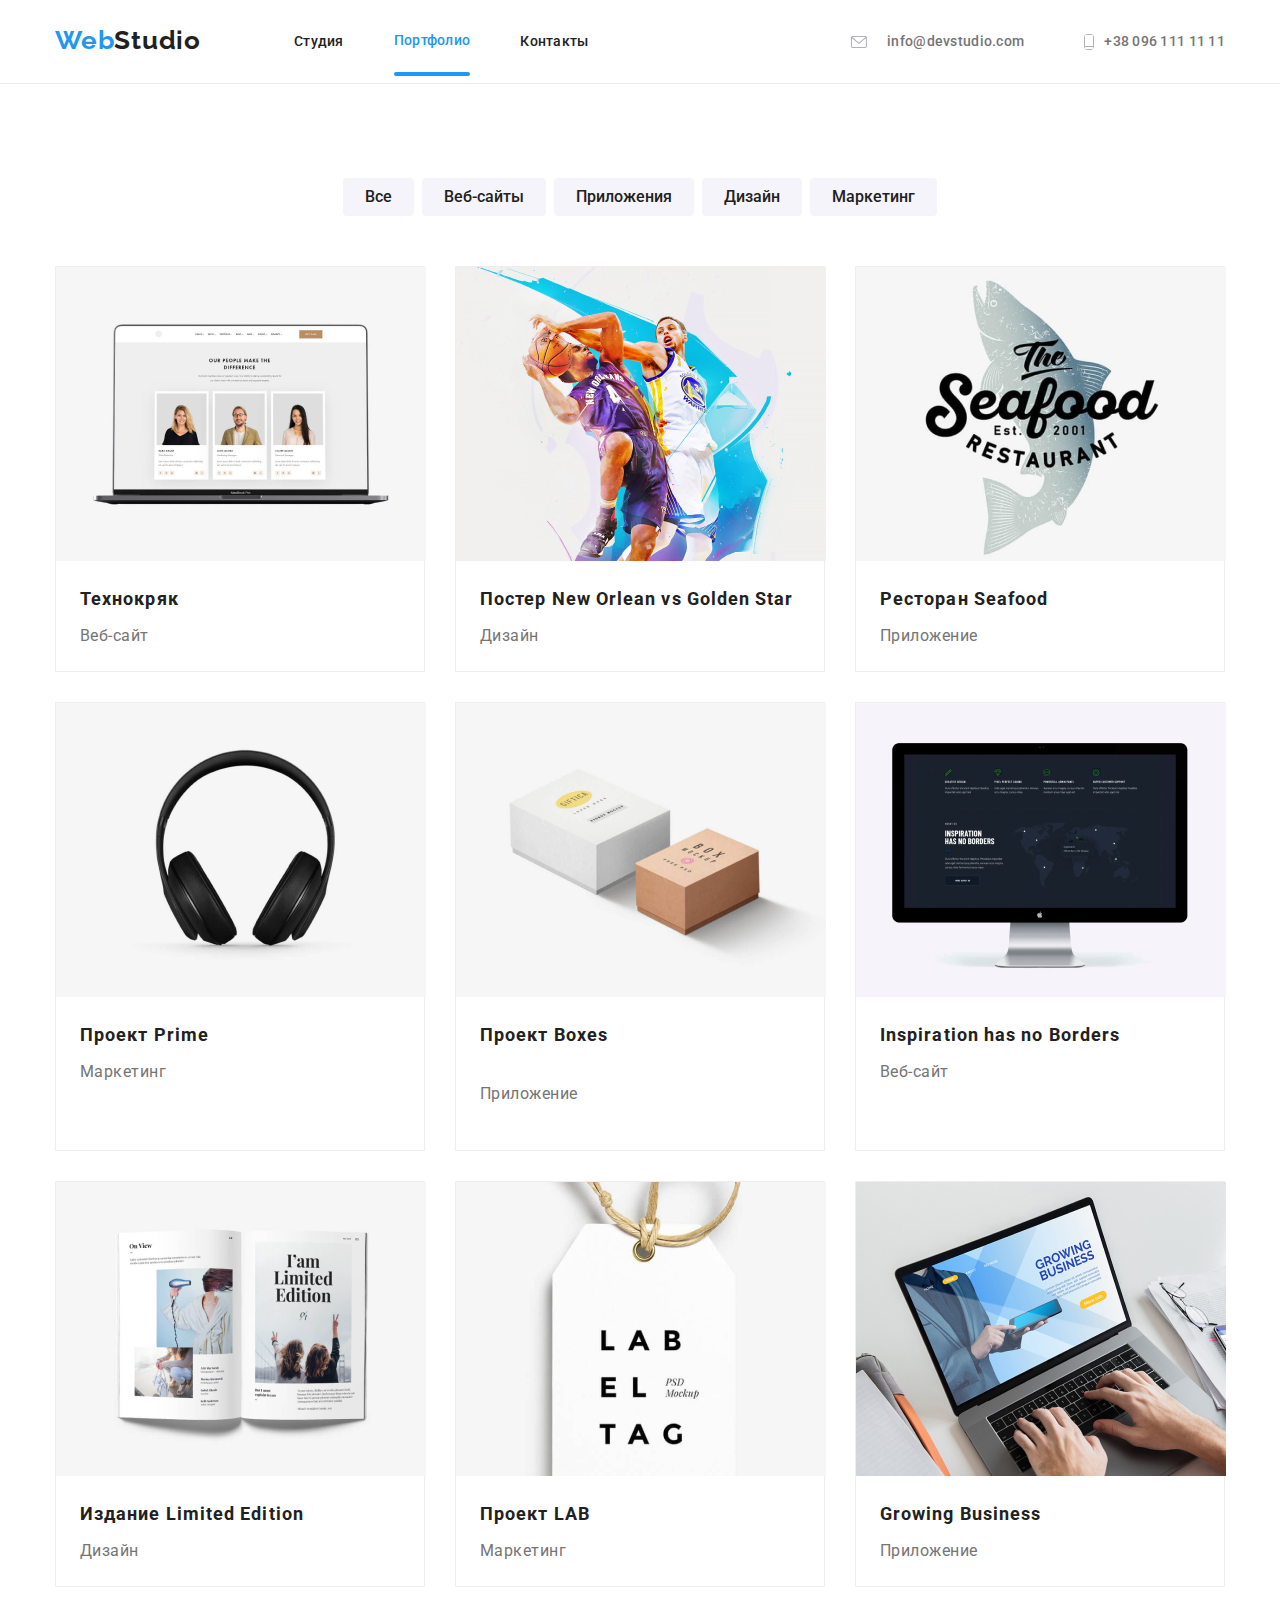
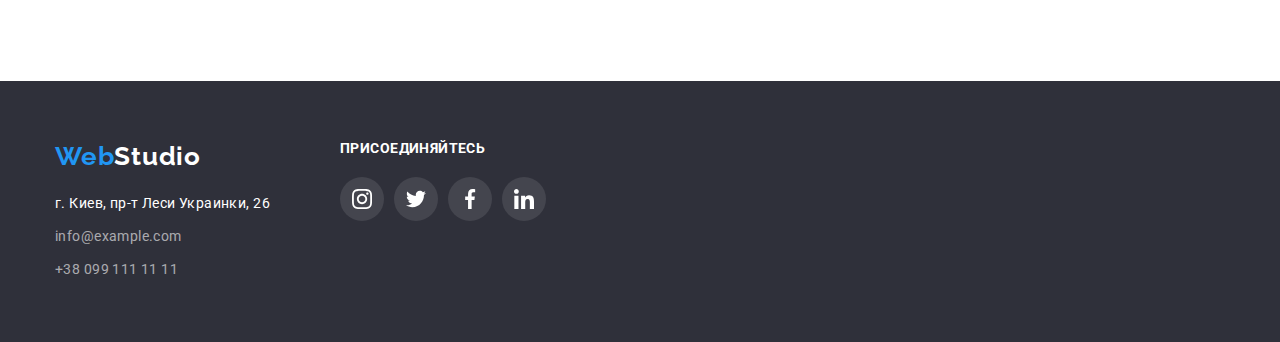
==== portfolio.html @ ac72fb65 "Add files via upload" ====
<!DOCTYPE html>
<html lang="en">
<head>
    <meta charset="UTF-8">
    <meta http-equiv="X-UA-Compatible" content="IE=edge">
    <meta name="viewport" content="width=device-width, initial-scale=1.0">
    <title>Portfolio</title>
    
    
          <link rel="preconnect" href="https://fonts.googleapis.com">
    <link rel="preconnect" href="https://fonts.gstatic.com" crossorigin>
    <link href="https://fonts.googleapis.com/css2?family=Raleway:wght@700&family=Roboto:wght@400;500;700;900&display=swap" rel="stylesheet">
    <link rel="stylesheet" href="https://cdnjs.cloudflare.com/ajax/libs/modern-normalize/1.1.0/modern-normalize.min.css">
    <link rel="stylesheet" href="./css/styles.css">
</head>

<body>
       
    <header class="header"> 
        <div class="container">
            <div class="header-logadres">
                <nav>
                    <ul class="header-nav"> 
                    <li class="logo"> <a  href ="./webstodio.html" class="logo-ferst"> Web<span class="logo-lest">Studio </span> </a></li>
                    <li class="item"> <a href = "./index.html" class= "header-link">Студия  </a>  </li>
                    <li class="item"> <a href = "./portfolio.html" class="header-aktiv" >Портфолио</a>  </li>
                    <li class="item"> <a href = "" class="header-link">Контакты</a>  </li>
                    </ul>
                </nav> 
                <ul class="header-cont">
                    <div class="header-logadres header-hover">
                        <li class="item email"> 
                            <svg class="clients-icon email" height="12"   width="16">
                                <use href="./images/symbol-defs.svg#icon-email"></use>
                            </svg>
                            <a href = "mailto: info@devstudio.com" class="header-webadres">info@devstudio.com </a>
                        </li> 
                        <li class="item web">
                            <svg class="clients-icon web" height="16"   width="10">
                                <use href="./images/symbol-defs.svg#icon-tel"></use>
                            </svg>
                            <a href ="tel:+38 096 111 11 11" class="header-contacts"> +38 096 111 11 11  </a>
                        </li>
                    </div>
                </ul>
            </div>
        </div>
    </header>
<main>
        <!-- навигация по сайту-->
        <section class="section-bottom" >   
            <div class="container">
                
                    <ul class="button button-section">
                        <li  > <button class="last"  type="button">Все </button>  </li>
                        <li > <button  class="last" type="button"> Веб-сайты </button> </li>
                        <li > <button  class="last" type="button"   > Приложения</button>   </li>
                        <li > <button  class="last" type="button" > Дизайн </button>  </li>
                        <li > <button  class="last" type="button"  > Маркетинг </button>  </li>
                    </ul>
            </div>
    


    
                
                    <!-- Примеры работ -->
                    <div class="container"> 
                        <ul class="works-title">
                                                  
                            <li class="item">
                                <div class="overley-full"> 
                                        <div class="overley"> 
                                            <p class="overley-text"> Ресурс предлагает комплексные предложения с разным уровнем функционала и сервисов. Все это позволит посетителю получить исчерпывающие сведения о компании или частном лице.</p> 
                                           <img src="./images/work1.jpg" width="370">
                                         </div>
                                    
                                        <div class="progect-decoration">
                                            <h3 class="works-text"> Технокряк</h3> <br>
                                            <p class="works-symbol"> Веб-сайт</p>
                                        </div>
                                </div>
                            </li>
                            <li class="item">
                                <div class="overley-full"> 
                                    <div class="overley"> 
                                        <p class="overley-text"> Ресурс предлагает комплексные предложения с разным уровнем функционала и сервисов. Все это позволит посетителю получить исчерпывающие сведения о компании или частном лице.</p> 
                                       <img src="./images/work2.jpg" width="370">
                                    </div>
                                    <div class="progect-decoration">
                                        <h3 class="works-text"> Постер New Orlean vs Golden Star</h3><br>
                                        <p class="works-symbol"> Дизайн</p>
                                    </div>
                                </div>
                            </li>
                            <li class="item">
                                <div class="overley-full"> 
                                        <div class="overley"> 
                                            <p class="overley-text"> Ресурс предлагает комплексные предложения с разным уровнем функционала и сервисов. Все это позволит посетителю получить исчерпывающие сведения о компании или частном лице.</p> 
                                        <img src="./images/work3.jpg" width="370">
                                        </div>
                                    </div>
                                            <div class="progect-decoration">
                                                <h3 class="works-text"> Ресторан Seafood</h3> <br>
                                                <p class="works-symbol"> Приложение</p>
                                            </div>
                                
                            </li>
                            <li class="item">
                                <div class="overley-full"> 
                                    <div class="overley"> 
                                        <p class="overley-text"> Ресурс предлагает комплексные предложения с разным уровнем функционала и сервисов. Все это позволит посетителю получить исчерпывающие сведения о компании или частном лице.</p> 
                                       <img src="./images/work4.jpg" width="370">
                                     </div>
                                    <div class="progect-decoration">
                                        <h3 class="works-text"> Проект Prime</h3><br>
                                        <p class="works-symbol"> Маркетинг</p>
                                    </div>
                                </div>
                            </li>
                            <li class="item">
                                <div class="overley-full"> 
                                    <div class="overley"> 
                                        <p class="overley-text"> Ресурс предлагает комплексные предложения с разным уровнем функционала и сервисов. Все это позволит посетителю получить исчерпывающие сведения о компании или частном лице.</p> 
                                       <img src="./images/work5.jpg" width="370">
                                     </div>
                                    <div class="progect-decoration">
                                        <h3 class="works-text"> Проект Boxes</h3><br>
                                        <h4 class="works-symbol"> Приложение</p>
                                    </div>
                                </div>
                            </li>
                            <li class="item">
                                <div class="overley-full"> 
                                    <div class="overley"> 
                                        <p class="overley-text"> Ресурс предлагает комплексные предложения с разным уровнем функционала и сервисов. Все это позволит посетителю получить исчерпывающие сведения о компании или частном лице.</p> 
                                       <img src="./images/work6.jpg" width="370">
                                     </div>
                                    <div class="progect-decoration">
                                        <h3 class="works-text"> Inspiration has no Borders</h3><br>
                                        <p class="works-symbol"> Веб-сайт</p>
                                    </div>
                                </div>
                            </li>
                            <li class="item">
                                <div class="overley-full"> 
                                    <div class="overley"> 
                                        <p class="overley-text"> Ресурс предлагает комплексные предложения с разным уровнем функционала и сервисов. Все это позволит посетителю получить исчерпывающие сведения о компании или частном лице.</p> 
                                       <img src="./images/work7.jpg" width="370">
                                     </div>
                                    <div class="progect-decoration">
                                        <h3 class="works-text"> Издание Limited Edition</h3><br>
                                        <p class="works-symbol"> Дизайн</p>
                                    </div>
                                </div>
                            </li>
                            <li class="item">
                                <div class="overley-full"> 
                                    <div class="overley"> 
                                        <p class="overley-text"> Ресурс предлагает комплексные предложения с разным уровнем функционала и сервисов. Все это позволит посетителю получить исчерпывающие сведения о компании или частном лице.</p> 
                                       <img src="./images/work8.jpg" width="370">
                                     </div>
                                    </div>
                                    <div class="progect-decoration">
                                        <h3 class="works-text"> Проект LAB</h3><br>
                                        <p class="works-symbol"> Маркетинг </p>
                                    </div>
                                
                            </li>
                            <li class="item">
                                <div class="overley-full"> 
                                            <div class="overley"> 
                                                <p class="overley-text"> Ресурс предлагает комплексные предложения с разным уровнем функционала и сервисов. Все это позволит посетителю получить исчерпывающие сведения о компании или частном лице.</p> 
                                            <img src="./images/work9.jpg" width="370">
                                            </div>
                                    
                                    <div class="progect-decoration">
                                        <h3 class="works-text"> Growing Business</h3><br>
                                        <p class="works-symbol"> Приложение</p>
                                
                                    </div>
                                </div>
                            </li>
            </ul>
    </div>
    </section>
</main>
<footer class="footer">
    <div class="container">
        <div class="footer-container"  >
            <div class="footer-contacts">
                    <a class="logo-ferst" href ="./webstodio.html"> Web<span class="logo-footer">Studio </span> </a>
                    <address >
                        <ul>
                            <li>
                                <a href="https://goo.gl/maps/sG5o7renHpmHk2K48" class="footer-adress"> г. Киев, пр-т Леси Украинки, 26</a> 
                            </li>
                            <li>
                                <a href="mailto: info@example.com" class="footer-contaktsemail">info@example.com</a>  
                            </li>
                            <li>
                            <a href="tel:+38 099 111 11 11 " class="footer-contaktstel"> +38 099 111 11 11</a> 
                            </li>
                        </ul>
                    </address>
            </div>
            <div class="footer-link">

                <h2 class="footer-join">присоединяйтесь</h2>
                <ul class=" ulfooterlink ullink ">

                    <li class="lilink">  
                        <a  class="alink alinkfooter" href="https://www.instagram.com">
                        <svg class="linkcvgfooter">
                            <use href="./images/symbol-defs.svg#icon-instagram"></use>
                        </svg>
                        </a> 
                    </li>

                    <li class="lilink">  
                        <a  class="alink  alinkfooter" href="https://twitter.com/">
                        <svg class="linkcvgfooter">
                            <use href="./images/symbol-defs.svg#icon-twitter" > 
                        </svg>
                        </use>
                        </a> 
                    </li>

                    <li class="lilink"  > 
                        <a class="alink  alinkfooter"  href="https://www.facebook.com/">
                            <svg class="linkcvgfooter"> 
                                <use href="./images/symbol-defs.svg#icon-facebook" > </use>
                                
                            </svg>
                        </a>
                    </li> 
                    <li class="lilink">  
                    <a  class="alink alinkfooter" href="https://ua.linkedin.com/"> 
                        <svg class="linkcvgfooter">
                            <use href="./images/symbol-defs.svg#icon-linkedin"></use>
                        </svg>
                        </a> 
                    </li>
                </ul>

            </div>  
        </div> 
    </div>
</footer>
   

</body>
</html>
---- css/styles.css ----
html{
    box-sizing: border-box;    
}
*,
*::before,
*::after{
    box-sizing: inherit;
}
:root{
    --trend-color:#2196F3;
    --notrend-kolor: #757575;
}
body {
    margin: 0;
    font-family: "Roboto", sans-serif;
    color: #212121;
    font-style: normal;
    
}
li {list-style: none;
    padding: 0;
    margin: 0;}
ul, h1, h2, h3, p{ 
    padding: 0;
        margin: 0;

    }

    /* .reset-ul{
        padding: 0;
        margin: 0;
    } */

 a {
    text-decoration: none;
} 



.logo-ferst{
display: inline-block;
font-family: 'Raleway';
font-weight: 700;
font-size: 26px;
line-height: 1.2;
letter-spacing: 0.03em; 
color: var(--trend-color);
/* margin-top: 24;
margin-bottom: 25; */

}



.logo-ferst .logo-lest{
    display: inline-block;
    color: #212121;
    margin-top: 24px;
    margin-bottom: 25px;
}
.logo-ferst:hover,
.logo-ferst:focus{
    cursor: pointer;
    color: var(--notrend-color);
}
/* container  */
.container{

 width: 1200px;
 padding-left: 15px;
 padding-right: 15px;
    margin-right: auto;
    margin-left: auto;
        /* outline: 2px solid #212121; */
  
    }
/* header navigation */
.header {
    /* background:#FFFFFF; */
    background:#FFFFFF;
    border-bottom: 1px solid #ECECEC;
    }

.header-link{
   font-weight: 500;
font-size: 14px;
line-height: 1.14;
letter-spacing: 0.02em;
color: #212121;;
padding-bottom: 32px;
padding-top: 32px;
transition:all 250ms cubic-bezier(0.4, 0, 0.2, 1);
        }
    .header-aktiv{
       display: block;
        font-weight: 500;
        font-size: 14px;
        line-height: 1,14;
        letter-spacing: 0.02em;
        color: var(--trend-color);

        padding-bottom: 32px;
        padding-top: 32px;
        border-bottom: 3px solid transparent;
        transition:all 2250ms cubic-bezier(0.4, 0, 0.2, 1);
       /* border-bottom: 4px transparent solid  #2196F3; */
    }
    
    .header-aktiv:hover,
    .header-aktiv:focus{
        color: #212121;
        /* border-bottom: 4px  solid  #2196F3; */
        /* border-bottom: none; */
    }

    .header-nav{
        display: flex;
        align-items:center;
        overflow: hidden;

    }
    .header-nav .logo{
        margin-right:93px;
    }
    .header-nav .item{
        margin-right: 50px;
       
    }
    .header-nav .item:last-child{
        margin-right: 0px;
        
    }
      /* header finich */


  
.header-link:hover, 
.header-link:focus
{
    color: var(--trend-color); 
    /* border-bottom: 4px  solid  #2196F3; */
}

/* Нижнее подчеркивание активной страници */

a {
    position: relative;
   
  }
  a:after {
    display: block;
    position: absolute;
  /*задаём цвет линии*/
    content: "";
    transition: width 0.3s ease-out; /*задаём время анимации*/
  }  
  .header-aktiv::after{
    content: "";
    display: block;
    position: absolute;
    margin-top: 24px;
    width: 100%;
    height: 4px;
    background: #2196F3;
    border-radius: 2px;

    
}





















/* header contacts */
        .header-cont {

            display: flex;
            /* align-items:center; */
margin-left: auto;
color: var(--notrend-kolor);
            font-size: 14px;
            font-weight: 500;
            line-height: 1.14; 
            letter-spacing: 0.02em;  
            /* padding-bottom: 32px; */
            transition: all 2250ms cubic-bezier(0.4, 0, 0.2, 1);
        }
         .header-webadres {
                color: var(--notrend-color);
                padding-top: 32px;
                padding-bottom: 32px;
                margin-left: 10px;
            }
     .header-contacts {
           color: var(--notrend-color);
           padding-top: 32px;
           padding-bottom: 32px;
           margin-left: 10px;
                }



                .item:hover .email
                 {
                    color: var(--trend-color); 
                    fill:#2196F3;
                }
                .item:hover, 
                .item:focus-within   .email {
                
    
                    /* color: var(--trend-color);  */
                    fill:#2196F3;
                }
               
                .item:hover .web
                {
                    color: var(--trend-color); 
                     fill:#2196F3; 
                }
                .item:hover, 
                .item:focus-within .web {
                
    
                    color: var(--trend-color);   
                    fill:#2196F3;
                }
              

.header-contacts:focus-within  .email
{
    fill:#2196F3;
    color: var(--trend-color); 
}
.header-contacts:focus-within .web, 
.header-contacts:focus
{
    fill:#2196F3;
    color: var(--trend-color);  
}


.header-webadres:hover, 
.header-webadres:focus
{
    fill:#2196F3;
    color: var(--trend-color); 
} 







.header-cont .item{
    display: flex;
    align-items: center;
    /* margin-left: 10px; */
    margin-right: 50px;
}
.header-cont .item:last-child{
    margin-right: 0px;
    margin-left: 10px;
    
}
.header-logadres{
    display: flex;
    align-items: center;

    
}

.clients-icon.email{
    border-radius: 0;
    display: block;
    margin-right: 10px;
    border: 0;
    /* margin-left: 10px; */
    }
    .clients-icon.web{
       
        border: 0;
        
    }




/* первичное приветсвие index.html */
.ferst-fase{
    display: block;
     /* background:#2F303A; */
     font-weight: 900;
     Font-size: 44px;
     Line-height: 1.36;
     letter-spacing: 0.06em;
     color:#FFFFFF;
     margin-bottom: 40px;

     margin-top: 0;
/* margin-bottom: 30px; */
text-align: center;
/* padding-top: 200px;
padding-bottom: 280px; */

 }



/* index button */
.ferst-button{
    display: inline-block;
    border-radius: 4px;
    padding: 10px 32px;
    text-align: center; 

    background:var(--trend-color);
    font-weight: 700;
    font-size: 16px;
    line-height: 1.88;
    cursor: pointer;
    color:#FFFFFF;
    letter-spacing: 0.06em;
    transition:all 250ms cubic-bezier(0.4, 0, 0.2, 1);}

    .ferst-button:hover, .ferst-button:focus{
    background:green;
    color: var(--trend-color);
}
.center{
    display: blok;
    text-align: center;
    padding-top: 200px;
padding-bottom: 200px;
background: #2F303A; 


background-image: linear-gradient( to right,  rgba(47, 48, 58, 0.4),
rgba(47, 48, 58, 0.4)), url(../images/imagfon.jpg);
max-width: 1600px;
/* outline: 10px solid tomato; */
margin-left: auto;
margin-right: auto;
background-size: cover;
background-repeat: no-repeat;
background-position: center;
    
}
.difer{
    padding-top: 94px;
    padding-bottom:94px;
    padding-inline-start: 0;


}
    /* navigation .button potfolio */


    /* .button{

         display: inline-block; 
        color:#212121;
        Font-style: Roboto;
        font-weight: 500;
        Font-size: 16px;
       Line-height: 1.63;
        /* border-radius: 4px;
        padding: 6px 22px;  */
        /* padding-top: 6px; */
        /* padding-bottom: 22px; */
        /* text-align: center; }*/
        
    




/* justify-content: center;  */
 

 .button-section{  
    display: flex;
 justify-content: center; 
    
    margin-bottom: 50px; } 
    .section-bottom{
        padding-top: 94px;
        padding-bottom: 94px;
    }

 .button li{

    border-radius: 4px;
    margin-right: 8px;
     /* justify-content: center;  */
   }  
   .button li:last-child{
    margin-right: 0px;
   }
   
.button .activ{
    Font-style: Roboto;
        font-weight: 500;
        Font-size: 16px;
       Line-height: 1.63;
    border: 0;
    padding: 6px 22px; 
display: inline-block;
 border-radius: 4px; 
    color: #FFFFFF;
    background: var(--trend-color);
    cursor: pointer; 
    transition: all 2250ms cubic-bezier(0.4, 0, 0.2, 1);
   
}
.button .last{
    Font-style: Roboto;
        font-weight: 500;
        Font-size: 16px;
       Line-height: 1.63;
    border: 0;
    padding: 6px 22px; 
 border-radius: 4px;  
background: #F5F4FA;
color: #212121;
cursor: pointer;
transition: all 1250ms cubic-bezier(0.4, 0, 0.2, 1);
}

.button .activ:hover, .button .activ:focus{
    background:green;
    color: var(--trend-color);
    box-shadow: 0px 3px 1px rgba(0, 0, 0, 0.1), 0px 1px 2px rgba(0, 0, 0, 0.08), 0px 2px 2px rgba(0, 0, 0, 0.12);
/* border-radius: 4px; */
    
}
    .button .last:hover, .button .last:focus{
        background: var(--trend-color);
        color: #F5F4FA;
        box-shadow: 0px 3px 1px rgba(0, 0, 0, 0.1), 0px 1px 2px rgba(0, 0, 0, 0.08), 0px 2px 2px rgba(0, 0, 0, 0.12);
/* border-radius: 4px; */
        
    }


   

/* team */





/* ferst content */

    

/* краткое описание отличий  index*/

.icon-first{
    display: flex;
    width: 270px;
    height: 120px;
    /* outline: 2px solid #212121; */
    border-radius: 4px;
    background: #F5F4FA;
   
        margin-bottom: 30px;
        margin-right:30px;
    }
        


        .icon-first:last-child{
            margin-right: 0;
        }


/* .differenceflex .item{
    display: flex; 
        width: 270px;
        margin-right: 30px;
        margin-left: 0;


            } */

             .differenceflex .item:last-child{
        margin-right: 0;
    }

.ulifference{
    display: flex;
    padding-top: 0;
    padding-left: 0;
    padding-right: 0;
    margin-left: 0;
    margin-right: 0;

    
}



    .differenceflex {
        display: flex;
       


            }
    .differenceflex:last-child{
        margin-right: 0;
    }
    .difference-icon{
        
       
        width: 270px;
        margin-right: 30px;
        margin-left: 0;
       
        /* outline: 5px solid #212121;  */
        display: block ; 
         /* background-size: contain ; */
         
        
        
    }
    .differenceicon-center{
        display: block;
     padding-left: 100px;
     padding-right: 100px;
     padding-top: 25px;
     padding-bottom: 25px;

      


    }
    .ullink.difference{
        margin-left: 0;
    }

    /* .icon-fifference{
background-size: contain;
    } */
.difference{
    color:#212121;
    font-weight: 700;
    font-size: 14px;
    line-height: 1.14;
    letter-spacing: 0.03em;

    margin-bottom: 10px;
      }

.difference-p {
    font-weight: 400;
    font-size: 14px;
    line-height: 1.71;
    letter-spacing: 0.03em;
    color:var(--notrend-kolor);
    }
    /* class work = class team      team index.html*/
.work {
    color:#212121;
    font-weight: 700;
    font-size: 36px;
    line-height: 1.17;
    letter-spacing: 0.03em;
    text-align: center;
    margin-bottom: 50px;}

    .container-work{
        padding-bottom: 94px;

    }
   
    .imagedecor{
        display: flex;
      

    }

    .item-work{
       display: block; /* width: 370px; */
        margin-right: 30px;
    }
    .item-work:last-child{
        margin-right: 0;
    }


    .work-position{
        /* display: block; */
        position: relative; 
       
    }
.work-name{
    display: block;
    width: 370px;
    height: 30px;
    position: absolute;
    top: 224px;
    right: 0;
}

.work-text{


display: block;
padding: 27px 82px;


font-family: 'Roboto';
font-style: normal;
font-weight: 700;
font-size: 14px;
line-height: 1.14;
text-align: center;
letter-spacing: 0.03em;
text-transform: uppercase;
color: #FFFFFF;
background: rgba(47, 48, 58, 0.8);
}




     .team {
        color:#212121;
        font-weight: 700;
        font-size: 36px;
        line-height: 1.17;
        letter-spacing: 0.03em;
         margin-bottom: 50px;
         text-align: center;
   }
   .teamdecor{
    display: flex;

    
       }
       .teamdecor .item{
        width: 270px;
        margin-right: 30px;
        /* outline: 2px solid #212121; */
        background: #FFFFFF;
        box-shadow: 0px 1px 3px rgba(0, 0, 0, 0.12), 0px 1px 1px rgba(0, 0, 0, 0.14), 0px 2px 1px rgba(0, 0, 0, 0.2);
        border-radius: 0px 0px 4px 4px;

       }
       .teamdecor .item:last-child{
        
        margin-right: 0;
       }

.team-name{
    font-weight: 500;
    font-size: 16px;
    line-height: 1.19;
    letter-spacing: 0.03em;
    color: #212121;

    margin-bottom: 10px;
}
.team-position{
    display: inline-block;
font-weight: 400;
font-size: 16px;
line-height: 1.19;
letter-spacing: 0.03em;
color: var(--notrend-kolor);

/* margin-bottom: 30px; */
}
.team-center{
    display: block;
    padding-top: 30px;
    padding-bottom: 16px;
    text-align: center;
}
/* link cocial tiam посилання на соц мережі команди */
.link{
    display: inline-block;
    height: 44px;
    width: 44px;
    background-repeat: no-repeat;
    background-color: tomato;
    background-size: 20px;
    background-image: url('../images/icons.svg/instagram.svg');
    background-position: center;
    border-radius: 50%;
}
.link.instagram{
    background-image: url('../images/icons.svg/instagram.svg');
}
.link .twitter{
    background-image: url('../images/icons.svg/twitter.svg');
}
.link .facebook{
    background-image: url('../images/icons.svg/facebook.svg');}
    .link .linkedin{
        background-image: url('../images/icons.svg/linkedin.svg');
   
}

.ullink{
    display: flex;
    
    
    /* padding: 0; */
    margin: 0;
    margin-left: 32px;
    padding-bottom: 30px;
    /* outline: 1px solid #212121; */
   
    
}
.lilink{
    /* margin-right: 10px; */
    display: flex;
    margin-right: 10px;
   
    } 

.ullink:nth-first-child{
    margin-left: 32px;
}




.alink{
display: flex;
    width: 44px;
    height: 44px;
    padding-left: 12px;
    padding-right: 12px;
    padding-top: 12px;
    padding-bottom: 12px;
    border-radius: 50%;
    /* outline: 1px solid #212121; */
    /* margin-right: 10px;  */
    /* align-items: center;
  justify-content: center; */
  /* background: #FFFFFF; */
  /* fill:#afb1b8; */
  

}

.linkcvg{
    
    fill:#AFB1B8; 
    }

.alink:hover  .linkcvg
 {
    /* background: #2196F3; */
    fill: #FFFFFF;
}
.alink:hover{
     background: #2196F3;
}


.alink:focus  .linkcvg {
    
    fill: #FFFFFF;
    
   }
   
    .alink:focus  {
        background: #2196F3;
        } 
        








.tim{
    padding-top: 94px;
    padding-bottom: 94px;
    background: #F5F4FA;
}
/* works portfolio  Примеры работ */
.works-title{
    display: flex;
    flex-wrap: wrap;
    
}

.works-title .item:hover{
    cursor: pointer;
    box-shadow: 0px 1px 1px rgba(0, 0, 0, 0.12), 0px 4px 4px rgba(0, 0, 0, 0.06), 1px 4px 6px rgba(0, 0, 0, 0.16);
}
.works-title .item{
    width: 370px;
    margin-right: 30px;
    margin-bottom: 30px;
       border: 1px solid #EEEEEE;
}

.works-title .item:nth-child(3n){
    margin-right: 0;
}
.works-title .item.item:nth-last-child(-n+3){
    margin-bottom: 0;}



    .works-text {
display: inline-block;
font-weight: 700;
font-size: 18px;
line-height: 2;
letter-spacing: 0.06em;
color: #212121;
margin-bottom: 4px;

    }
    .works-symbol{
        display: inline-block;
font-weight: 400;
font-size: 16px;
line-height: 1.88;
letter-spacing: 0.03em;
color:var(--notrend-kolor);
}



/* overley decirstion  */
.overley-full{
    position: relative;
    display: block;
    z-index: 2;
} 
.overley{
    width: 370px;
    height:294px ;
    position: relative;
    overflow: hidden; 
    

}

.overley::before{

    content: "";
    display: inline-block;
position: absolute;
display: block; 


width: 100%;
height: 100%;
top: 0;
left: 0;
 
 background: rgba(33, 150, 243, 0.9); 
 transform: translateY(100%);  
  transition: transform 250ms cubic-bezier(0.4, 0, 0.2, 1);
  overflow: hidden; 
opacity: 1;

} 

/* text overley decoration */
   .overley-text{
display: inline-block;
    position: absolute;
    padding: 63px 24px; 
    font-family: 'Roboto';
    font-style: normal;
    font-weight: 400;
    font-size: 18px;
    line-height: 1.56;
     letter-spacing: 0.03em;
         color: #FFFFFF;
        
     overflow: hidden;  

        opacity: 0;
        transform: translateY(100%);  
  transition: transform 250ms cubic-bezier(0.4, 0, 0.2, 1);
       
       }
       .item:hover .overley-text{
        transform: translateY(0);  
  transition: transform 250ms cubic-bezier(0.4, 0, 0.2, 1);
  opacity: 1; 
       }
    
     .item:hover .overley::before{ 
        opacity: 1;
       transform: translateY(0);
           } 
    





/* progekt (works) decoretion */
    .progect-decoration{
        position: relative;
        display: block;
        padding-top: 20px;
        padding-bottom: 20px;
        padding-left: 24px;
        padding-right: 24px;
        
        
    }

   
/* clients */

    .ulclients{
        display: flex;
        padding-left: 0;
        padding-right: 0;
        margin-left: 0;
        margin-right: 0;

        /* height: 200px; */
    }
    .clients-icon{
        /* display: flex; */
        border: 1px solid #AFB1B8;
        border-radius: 4px;
        /* height: 92px;
        width:170px; */
          margin-left: 0;
        /* margin-right: 30px; */
        fill: #afb1b8;
        background-size: contain;
        transition: all 250ms cubic-bezier(0.4, 0, 0.2, 1);

    }
    .liclients{
        margin-right: 30px;
    }
    .liclients:last-child{ 
        margin-right: 0;
    }

    .clients-icon:hover{
        border-color:#2196F3;
        cursor: pointer;
        fill: #2196F3;
    } 

    .aclients:focus .clients-icon {
        border-color:#2196F3;
       
        fill: #2196F3;
    } 
    
        

        
    

    
    

.clients{
    padding-top: 94px;
    padding-bottom: 94px;
}

/* footer */
.footer {
    
    background: #2F303A;  
    padding-bottom: 60px;
    padding-top: 60px;  }

.logo-ferst .logo-footer {
    display: inline-block;
     color:#FFFFFF; 

     margin-bottom: 20px;
    }

.footer-adress{
    display: inline-block;
         font-style: normal;
    color: #FFFFFF;
         font-weight: 400;
     font-size: 14px;
     line-height: 1.71;
     letter-spacing: 0.03em;

     margin-bottom: 9px;
   }
  

     .footer-contaktsemail{
        display: inline-block;
        font-style: normal;
        font-weight: 400;
        font-size: 14px;
        line-height: 1.71;
        letter-spacing: 0.03em;
             color: rgba(255, 255, 255, 0.6);
             margin-bottom:9px;
        }
        .footer-contaktstel{
            display: inline-block;
            font-style: normal;
            font-weight: 400;
            font-size: 14px;
            line-height: 1.71;
            letter-spacing: 0.03em;
                 color: rgba(255, 255, 255, 0.6);
                            }

.footer-adress:hover, .footer-adress:focus {
    color: var(--trend-color);
}
.footer-contaktstel:hover, .footer-contaktstel:focus {
    color: var(--trend-color);}
    .footer-contaktsemail:hover, .footer-contaktsemail:focus {
        color: var(--trend-color);}


       .footer-join{
    margin-bottom: 20px;

font-family: 'Roboto';
font-style: normal;
font-weight: 700;
font-size: 14px;
line-height: 1.14;
letter-spacing: 0.03em;
text-transform: uppercase;
color: #FFFFFF;




       }
       .footer-container{
        display: flex;
       }
       .footer-link{
        display: block;
        margin-left: 70px;
       }
       .ulfooterlink.ullink{
        margin-left: 0;
       }
       .alink.alinkfooter{
        fill: #FFFFFF;

        background: rgba(255, 255, 255, 0.1);;
       }
       .alink.alinkfooter:hover{
        background:  #2196F3;
       
       }
       .alink.alinkfooter:focus{
        background:  #2196F3;
        
       }


.backdrop{
       position: fixed;
    top: 0;
    left: 0;
    width: 100%;
    height: 100%; 
    
   
    /* left:0%  ;
    top: 100%; */
    background: rgba(0, 0, 0, 0.2); }

    .backdrop.is-hidden{
    opacity: 0;
    pointer-events:none;
    }



.modal{
    position: absolute;
    top: 50%;
    left: 50%;
    transform: translate(-50%, -50%);

    /* display: block; */
width: 528px;
height: 581px;
/* left: 536px;
top: 221px; */

background: #FFFFFF;
box-shadow: 0px 1px 3px rgba(0, 0, 0, 0.12), 0px 1px 1px rgba(0, 0, 0, 0.14), 0px 2px 1px rgba(0, 0, 0, 0.2);
border-radius: 4px;
}

/* .unbutton-modal{
    position: absolute; 

}*/
.button-modal{
    
/* display: block; */
    position: absolute; 
    width: 30px;
    height: 30px;
    left: 490px;
    top: 8px;

    
    border-radius: 50%;
    background: #FFFFFF;
    border: 1px solid rgba(0, 0, 0, 0.1); 
  
}
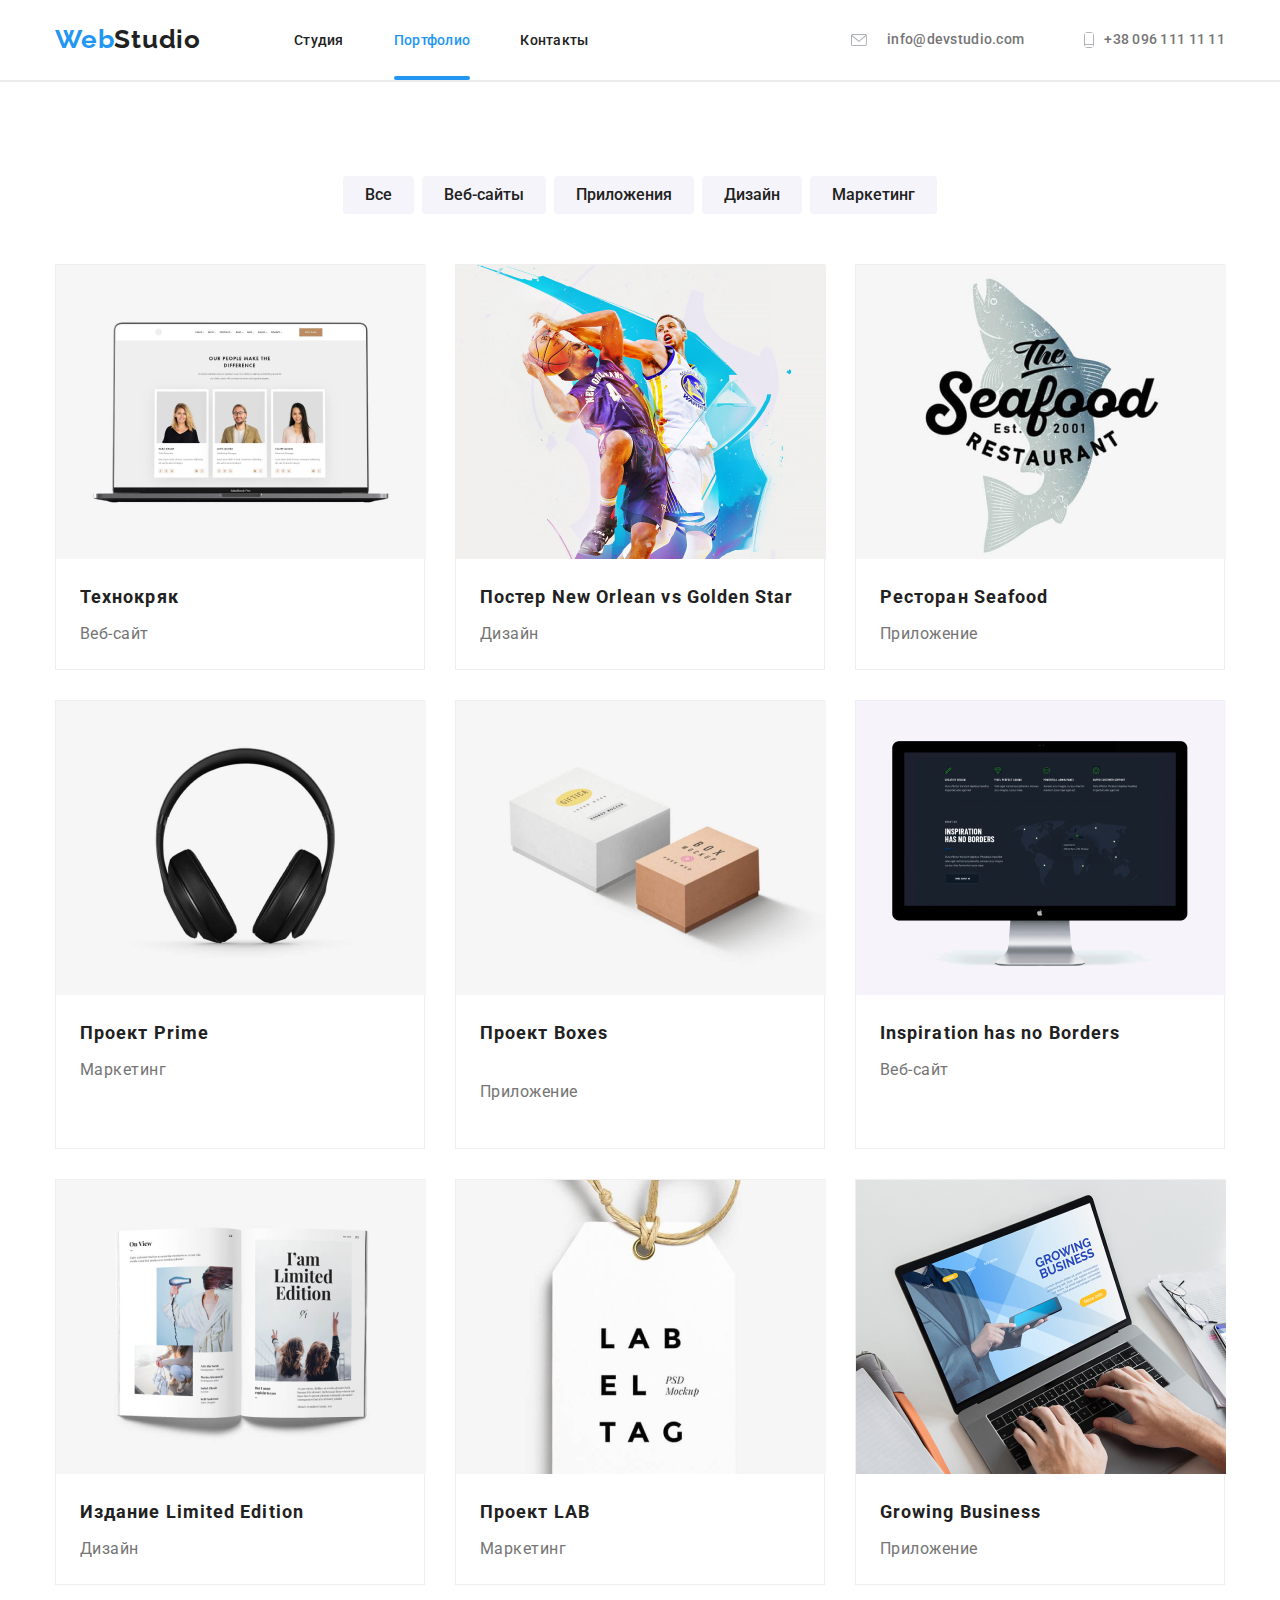
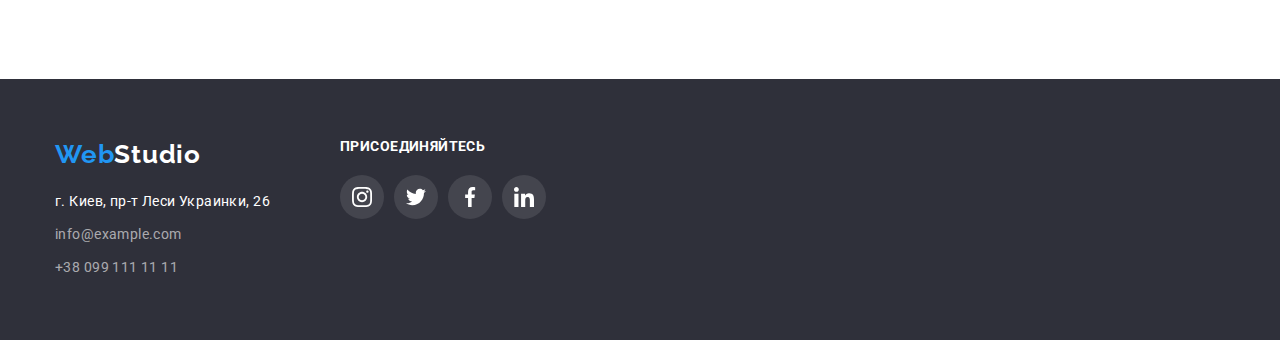
==== commit f8a66471: "Add files via upload" ====
--- a/portfolio.html
+++ b/portfolio.html
@@ -46,7 +46,9 @@
             </div>
         </div>
     </header>
+    
 <main>
+    <div class="border-bottom"></div>
         <!-- навигация по сайту-->
         <section class="section-bottom" >   
             <div class="container">
--- a/css/styles.css
+++ b/css/styles.css
@@ -45,6 +45,7 @@
 line-height: 1.2;
 letter-spacing: 0.03em; 
 color: var(--trend-color);
+transition:  250ms cubic-bezier(0.4, 0, 0.2, 1);
 /* margin-top: 24;
 margin-bottom: 25; */
 
@@ -57,11 +58,14 @@
     color: #212121;
     margin-top: 24px;
     margin-bottom: 25px;
+    transition:  250ms cubic-bezier(0.4, 0, 0.2, 1);
 }
 .logo-ferst:hover,
 .logo-ferst:focus{
     cursor: pointer;
     color: var(--notrend-color);
+    transition:  250ms cubic-bezier(0.4, 0, 0.2, 1);
+   
 }
 /* container  */
 .container{
@@ -71,6 +75,7 @@
  padding-right: 15px;
     margin-right: auto;
     margin-left: auto;
+    margin-bottom: 0;
         /* outline: 2px solid #212121; */
   
     }
@@ -78,7 +83,16 @@
 .header {
     /* background:#FFFFFF; */
     background:#FFFFFF;
-    border-bottom: 1px solid #ECECEC;
+    /* border: 1px solid #ECECEC; */
+    /* border-bottom: 1px solid #ECECEC; */
+    }
+    .border-bottom{
+         display: block;
+       /*width: 5px;
+       height: 100%;
+       /* background:  #ECECEC;  
+       background:  #212121;  */
+       border: 0.5px solid #ECECEC;
     }
 
 .header-link{
@@ -89,7 +103,7 @@
 color: #212121;;
 padding-bottom: 32px;
 padding-top: 32px;
-transition:all 250ms cubic-bezier(0.4, 0, 0.2, 1);
+transition:250ms cubic-bezier(0.4, 0, 0.2, 1);
         }
     .header-aktiv{
        display: block;
@@ -101,14 +115,15 @@
 
         padding-bottom: 32px;
         padding-top: 32px;
-        border-bottom: 3px solid transparent;
-        transition:all 2250ms cubic-bezier(0.4, 0, 0.2, 1);
+        /* border-bottom: 3px solid transparent; */
+        transition:250ms cubic-bezier(0.4, 0, 0.2, 1);
        /* border-bottom: 4px transparent solid  #2196F3; */
     }
     
     .header-aktiv:hover,
     .header-aktiv:focus{
         color: #212121;
+        transition: 250ms cubic-bezier(0.4, 0, 0.2, 1);
         /* border-bottom: 4px  solid  #2196F3; */
         /* border-bottom: none; */
     }
@@ -117,10 +132,16 @@
         display: flex;
         align-items:center;
         overflow: hidden;
+        margin-top: 0;
+        padding-bottom: 0;
+        margin-bottom: 0;
+        padding-bottom: 0;
+
 
     }
     .header-nav .logo{
         margin-right:93px;
+        transition:  250ms cubic-bezier(0.4, 0, 0.2, 1);
     }
     .header-nav .item{
         margin-right: 50px;
@@ -138,6 +159,7 @@
 .header-link:focus
 {
     color: var(--trend-color); 
+    transition: 250ms cubic-bezier(0.4, 0, 0.2, 1);
     /* border-bottom: 4px  solid  #2196F3; */
 }
 
@@ -152,13 +174,14 @@
     position: absolute;
   /*задаём цвет линии*/
     content: "";
-    transition: width 0.3s ease-out; /*задаём время анимации*/
+   
   }  
   .header-aktiv::after{
     content: "";
     display: block;
     position: absolute;
-    margin-top: 24px;
+    padding-top: 0;
+    margin-top: 28px;
     width: 100%;
     height: 4px;
     background: #2196F3;
@@ -199,19 +222,21 @@
             line-height: 1.14; 
             letter-spacing: 0.02em;  
             /* padding-bottom: 32px; */
-            transition: all 2250ms cubic-bezier(0.4, 0, 0.2, 1);
+            transition:  250ms cubic-bezier(0.4, 0, 0.2, 1);
         }
          .header-webadres {
                 color: var(--notrend-color);
                 padding-top: 32px;
                 padding-bottom: 32px;
                 margin-left: 10px;
+                transition:  250ms cubic-bezier(0.4, 0, 0.2, 1);
             }
      .header-contacts {
            color: var(--notrend-color);
            padding-top: 32px;
            padding-bottom: 32px;
            margin-left: 10px;
+           transition:  250ms cubic-bezier(0.4, 0, 0.2, 1);
                 }
 
 
@@ -220,11 +245,12 @@
                  {
                     color: var(--trend-color); 
                     fill:#2196F3;
+                    transition:  250ms cubic-bezier(0.4, 0, 0.2, 1);
                 }
                 .item:hover, 
                 .item:focus-within   .email {
                 
-    
+                    transition:  250ms cubic-bezier(0.4, 0, 0.2, 1);
                     /* color: var(--trend-color);  */
                     fill:#2196F3;
                 }
@@ -233,11 +259,12 @@
                 {
                     color: var(--trend-color); 
                      fill:#2196F3; 
+                     transition:  250ms cubic-bezier(0.4, 0, 0.2, 1);
                 }
                 .item:hover, 
                 .item:focus-within .web {
                 
-    
+                    transition:  250ms cubic-bezier(0.4, 0, 0.2, 1);
                     color: var(--trend-color);   
                     fill:#2196F3;
                 }
@@ -247,10 +274,12 @@
 {
     fill:#2196F3;
     color: var(--trend-color); 
+    transition:  250ms cubic-bezier(0.4, 0, 0.2, 1);
 }
 .header-contacts:focus-within .web, 
 .header-contacts:focus
 {
+    transition:  250ms cubic-bezier(0.4, 0, 0.2, 1);
     fill:#2196F3;
     color: var(--trend-color);  
 }
@@ -261,6 +290,7 @@
 {
     fill:#2196F3;
     color: var(--trend-color); 
+    transition:  250ms cubic-bezier(0.4, 0, 0.2, 1);
 } 
 
 
@@ -283,11 +313,14 @@
 .header-logadres{
     display: flex;
     align-items: center;
+    /* border-bottom: 3px solid transparent; */
+    
 
     
 }
 
 .clients-icon.email{
+    transition:  250ms cubic-bezier(0.4, 0, 0.2, 1);
     border-radius: 0;
     display: block;
     margin-right: 10px;
@@ -338,7 +371,7 @@
     cursor: pointer;
     color:#FFFFFF;
     letter-spacing: 0.06em;
-    transition:all 250ms cubic-bezier(0.4, 0, 0.2, 1);}
+    transition: 250ms cubic-bezier(0.4, 0, 0.2, 1);}
 
     .ferst-button:hover, .ferst-button:focus{
     background:green;
@@ -427,7 +460,7 @@
     color: #FFFFFF;
     background: var(--trend-color);
     cursor: pointer; 
-    transition: all 2250ms cubic-bezier(0.4, 0, 0.2, 1);
+    transition:  250ms cubic-bezier(0.4, 0, 0.2, 1);
    
 }
 .button .last{
@@ -441,10 +474,11 @@
 background: #F5F4FA;
 color: #212121;
 cursor: pointer;
-transition: all 1250ms cubic-bezier(0.4, 0, 0.2, 1);
+transition: 250ms cubic-bezier(0.4, 0, 0.2, 1);
 }
 
 .button .activ:hover, .button .activ:focus{
+    transition:  250ms cubic-bezier(0.4, 0, 0.2, 1);
     background:green;
     color: var(--trend-color);
     box-shadow: 0px 3px 1px rgba(0, 0, 0, 0.1), 0px 1px 2px rgba(0, 0, 0, 0.08), 0px 2px 2px rgba(0, 0, 0, 0.12);
@@ -452,6 +486,7 @@
     
 }
     .button .last:hover, .button .last:focus{
+        transition:  250ms cubic-bezier(0.4, 0, 0.2, 1);
         background: var(--trend-color);
         color: #F5F4FA;
         box-shadow: 0px 3px 1px rgba(0, 0, 0, 0.1), 0px 1px 2px rgba(0, 0, 0, 0.08), 0px 2px 2px rgba(0, 0, 0, 0.12);
@@ -481,7 +516,7 @@
     /* outline: 2px solid #212121; */
     border-radius: 4px;
     background: #F5F4FA;
-   
+    transition:  250ms cubic-bezier(0.4, 0, 0.2, 1);
         margin-bottom: 30px;
         margin-right:30px;
     }
@@ -599,7 +634,7 @@
     }
 
     .item-work{
-       display: block; /* width: 370px; */
+       display: block; 
         margin-right: 30px;
     }
     .item-work:last-child{
@@ -608,7 +643,7 @@
 
 
     .work-position{
-        /* display: block; */
+        
         position: relative; 
        
     }
@@ -697,39 +732,14 @@
     text-align: center;
 }
 /* link cocial tiam посилання на соц мережі команди */
-.link{
-    display: inline-block;
-    height: 44px;
-    width: 44px;
-    background-repeat: no-repeat;
-    background-color: tomato;
-    background-size: 20px;
-    background-image: url('../images/icons.svg/instagram.svg');
-    background-position: center;
-    border-radius: 50%;
-}
-.link.instagram{
-    background-image: url('../images/icons.svg/instagram.svg');
-}
-.link .twitter{
-    background-image: url('../images/icons.svg/twitter.svg');
-}
-.link .facebook{
-    background-image: url('../images/icons.svg/facebook.svg');}
-    .link .linkedin{
-        background-image: url('../images/icons.svg/linkedin.svg');
-   
-}
+
 
 .ullink{
     display: flex;
-    
-    
-    /* padding: 0; */
     margin: 0;
     margin-left: 32px;
     padding-bottom: 30px;
-    /* outline: 1px solid #212121; */
+    
    
     
 }
@@ -756,38 +766,35 @@
     padding-top: 12px;
     padding-bottom: 12px;
     border-radius: 50%;
-    /* outline: 1px solid #212121; */
-    /* margin-right: 10px;  */
-    /* align-items: center;
-  justify-content: center; */
-  /* background: #FFFFFF; */
-  /* fill:#afb1b8; */
-  
+   
 
 }
 
 .linkcvg{
-    
+    transition:  250ms cubic-bezier(0.4, 0, 0.2, 1);
     fill:#AFB1B8; 
     }
 
 .alink:hover  .linkcvg
  {
-    /* background: #2196F3; */
+    transition:  250ms cubic-bezier(0.4, 0, 0.2, 1);
     fill: #FFFFFF;
 }
 .alink:hover{
+    transition:  250ms cubic-bezier(0.4, 0, 0.2, 1);
      background: #2196F3;
 }
 
 
 .alink:focus  .linkcvg {
+    transition:  250ms cubic-bezier(0.4, 0, 0.2, 1);
     
     fill: #FFFFFF;
     
    }
    
     .alink:focus  {
+        transition:  250ms cubic-bezier(0.4, 0, 0.2, 1);
         background: #2196F3;
         } 
         
@@ -812,6 +819,7 @@
 }
 
 .works-title .item:hover{
+    transition:  250ms cubic-bezier(0.4, 0, 0.2, 1);
     cursor: pointer;
     box-shadow: 0px 1px 1px rgba(0, 0, 0, 0.12), 0px 4px 4px rgba(0, 0, 0, 0.06), 1px 4px 6px rgba(0, 0, 0, 0.16);
 }
@@ -855,7 +863,7 @@
 .overley-full{
     position: relative;
     display: block;
-    z-index: 2;
+    
 } 
 .overley{
     width: 370px;
@@ -957,7 +965,7 @@
         /* margin-right: 30px; */
         fill: #afb1b8;
         background-size: contain;
-        transition: all 250ms cubic-bezier(0.4, 0, 0.2, 1);
+        transition:  250ms cubic-bezier(0.4, 0, 0.2, 1);
 
     }
     .liclients{
@@ -968,15 +976,18 @@
     }
 
     .clients-icon:hover{
+        transition:  250ms cubic-bezier(0.4, 0, 0.2, 1);
         border-color:#2196F3;
         cursor: pointer;
         fill: #2196F3;
     } 
 
     .aclients:focus .clients-icon {
+        transition:  250ms cubic-bezier(0.4, 0, 0.2, 1);
         border-color:#2196F3;
        
         fill: #2196F3;
+
     } 
     
         
@@ -1002,7 +1013,7 @@
 .logo-ferst .logo-footer {
     display: inline-block;
      color:#FFFFFF; 
-
+     transition:  250ms cubic-bezier(0.4, 0, 0.2, 1);
      margin-bottom: 20px;
     }
 
@@ -1016,6 +1027,7 @@
      letter-spacing: 0.03em;
 
      margin-bottom: 9px;
+     transition:  250ms cubic-bezier(0.4, 0, 0.2, 1);
    }
   
 
@@ -1028,6 +1040,7 @@
         letter-spacing: 0.03em;
              color: rgba(255, 255, 255, 0.6);
              margin-bottom:9px;
+             transition:  250ms cubic-bezier(0.4, 0, 0.2, 1);
         }
         .footer-contaktstel{
             display: inline-block;
@@ -1037,15 +1050,19 @@
             line-height: 1.71;
             letter-spacing: 0.03em;
                  color: rgba(255, 255, 255, 0.6);
+                 transition:  250ms cubic-bezier(0.4, 0, 0.2, 1);
                             }
 
 .footer-adress:hover, .footer-adress:focus {
     color: var(--trend-color);
+    transition:  250ms cubic-bezier(0.4, 0, 0.2, 1);
 }
 .footer-contaktstel:hover, .footer-contaktstel:focus {
-    color: var(--trend-color);}
+    color: var(--trend-color);
+    transition:  250ms cubic-bezier(0.4, 0, 0.2, 1);}
     .footer-contaktsemail:hover, .footer-contaktsemail:focus {
-        color: var(--trend-color);}
+        color: var(--trend-color);
+        transition:  250ms cubic-bezier(0.4, 0, 0.2, 1);}
 
 
        .footer-join{
@@ -1070,21 +1087,25 @@
        .footer-link{
         display: block;
         margin-left: 70px;
+        transition:  250ms cubic-bezier(0.4, 0, 0.2, 1);
        }
        .ulfooterlink.ullink{
         margin-left: 0;
        }
        .alink.alinkfooter{
+       
         fill: #FFFFFF;
 
         background: rgba(255, 255, 255, 0.1);;
        }
        .alink.alinkfooter:hover{
+        transition:  250ms cubic-bezier(0.4, 0, 0.2, 1);
         background:  #2196F3;
        
        }
        .alink.alinkfooter:focus{
         background:  #2196F3;
+        transition:  250ms cubic-bezier(0.4, 0, 0.2, 1);
         
        }
 
@@ -1099,11 +1120,15 @@
    
     /* left:0%  ;
     top: 100%; */
-    background: rgba(0, 0, 0, 0.2); }
+    background: rgba(0, 0, 0, 0.2); 
+    transition:  250ms cubic-bezier(0.4, 0, 0.2, 1);
+    }
 
     .backdrop.is-hidden{
     opacity: 0;
     pointer-events:none;
+    transition:  250ms cubic-bezier(0.4, 0, 0.2, 1);
+   
     }
 
 
@@ -1113,6 +1138,7 @@
     top: 50%;
     left: 50%;
     transform: translate(-50%, -50%);
+    
 
     /* display: block; */
 width: 528px;
@@ -1125,10 +1151,9 @@
 border-radius: 4px;
 }
 
-/* .unbutton-modal{
-    position: absolute; 
-
-}*/
+
+
+
 .button-modal{
     
 /* display: block; */
